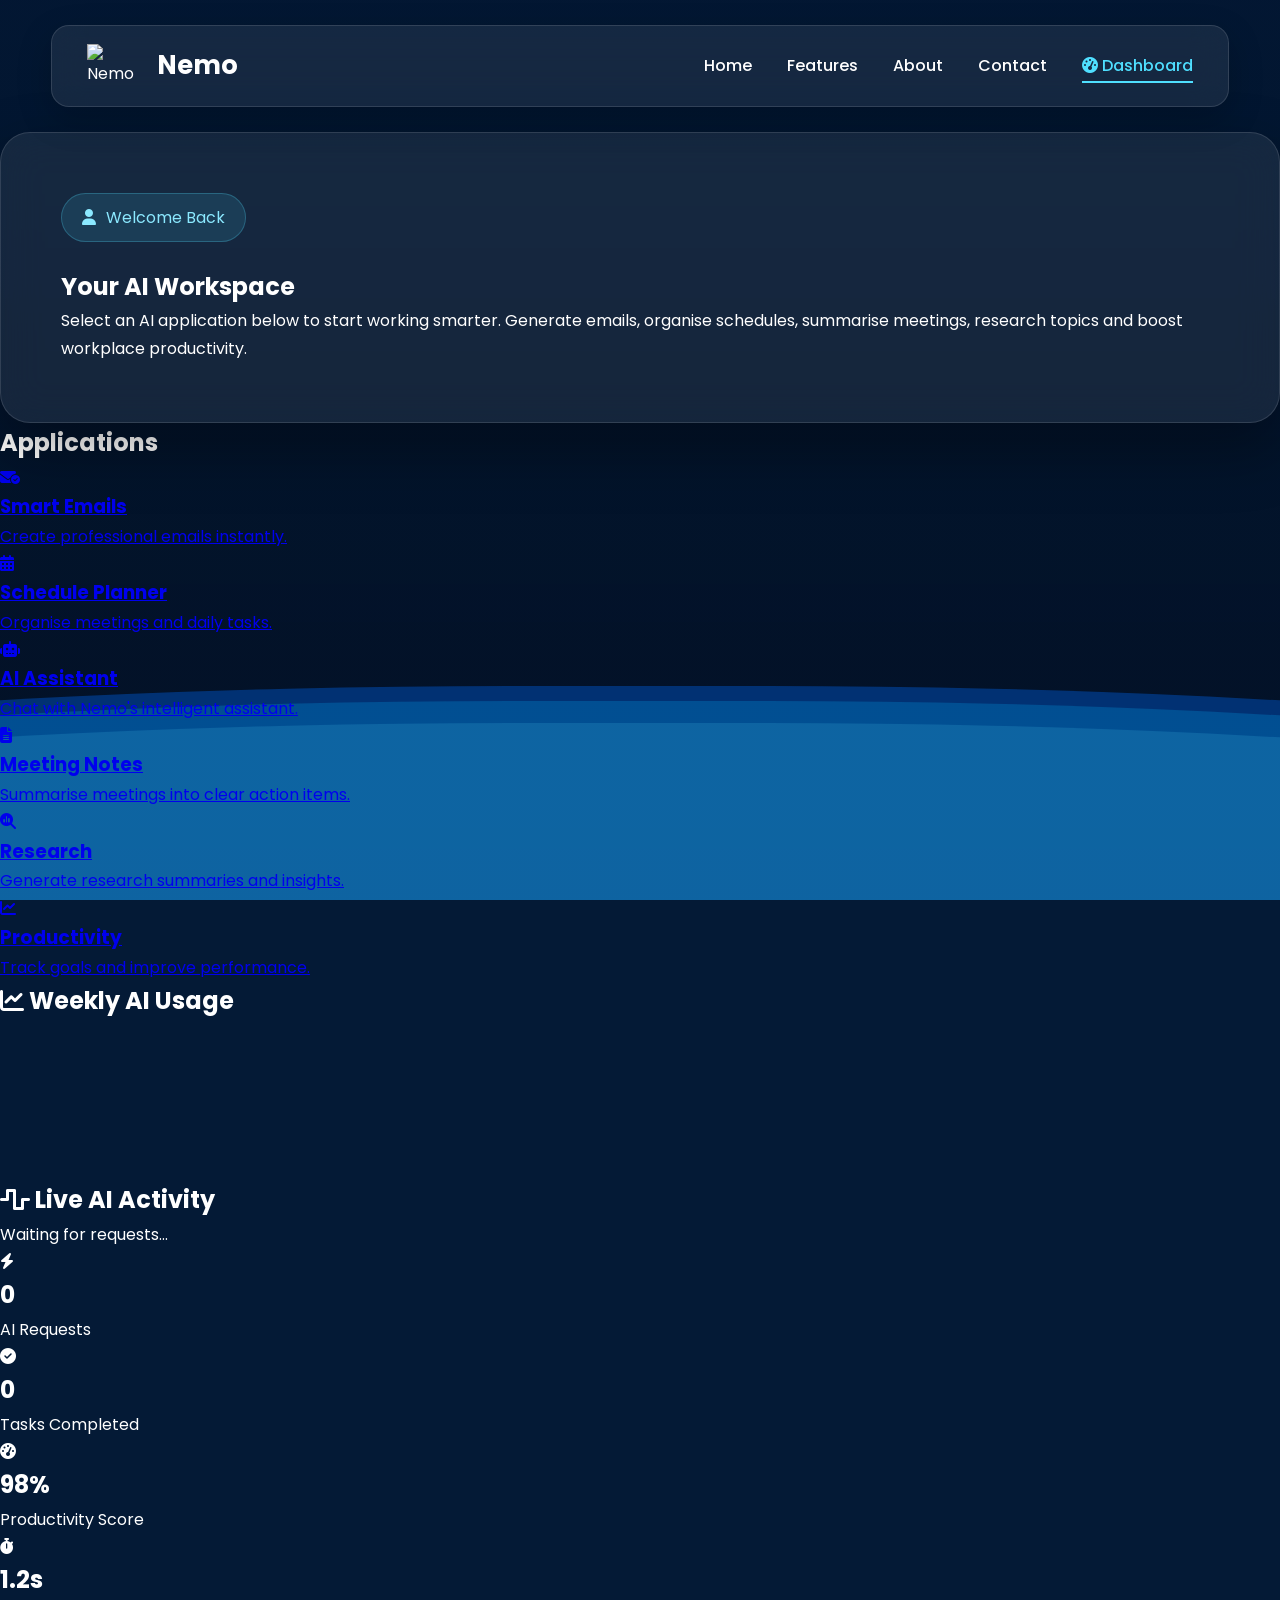
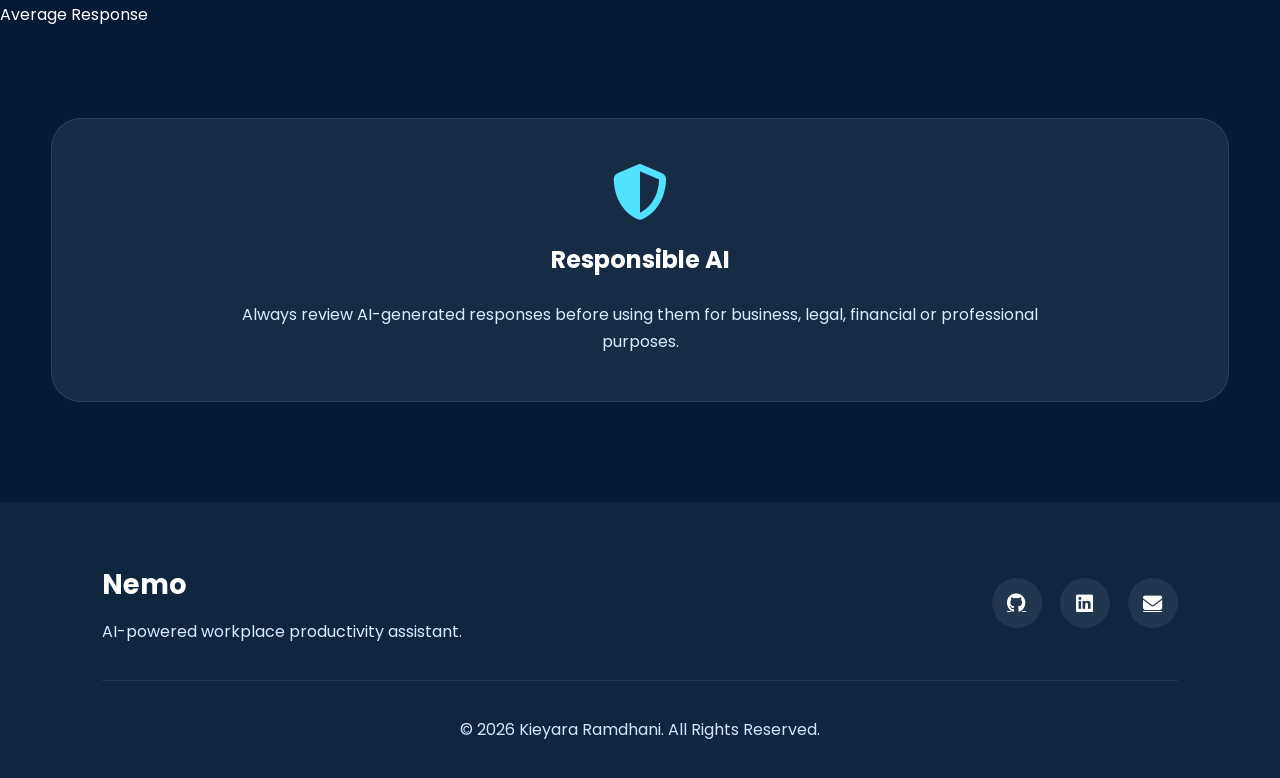
==== dashboard.html @ a3d8e20b "Feat: New dashboard design" ====
<!DOCTYPE html>
<html lang="en">

<head>

    <meta charset="UTF-8">

    <meta name="viewport" content="width=device-width, initial-scale=1.0">

    <meta name="description" content="Nemo AI Dashboard">

    <title>Nemo | Dashboard</title>

    <script src="https://cdn.jsdelivr.net/npm/chart.js"></script>
    <script src="js/dashboard.js"></script>

    <link rel="icon" href="Assets/images/nemo_logo.png">

    <link rel="stylesheet" href="css/style.css">

    <link href="https://fonts.googleapis.com/css2?family=Poppins:wght@300;400;500;600;700;800&display=swap" rel="stylesheet">

    <link rel="stylesheet"
          href="https://cdnjs.cloudflare.com/ajax/libs/font-awesome/6.7.2/css/all.min.css">

    <script src="https://cdnjs.cloudflare.com/ajax/libs/three.js/r128/three.min.js"></script>

</head>

<body>

<!-- Animated Background -->

<div id="bg"></div>

<div class="overlay"></div>

<div class="ocean">

    <div class="wave wave1"></div>
    <div class="wave wave2"></div>
    <div class="wave wave3"></div>

</div>

<div class="skyline"></div>

<!-- ================= NAVBAR ================= -->

<header>

<nav class="navbar">

<div class="logo">

<img src="Assets/images/nemo_logo.png" alt="Nemo">

<h2>Nemo</h2>

</div>

<ul class="nav-links">

<li><a href="index.html">Home</a></li>

<li><a href="features.html">Features</a></li>

<li><a href="about.html">About</a></li>

<li><a href="contact.html">Contact</a></li>

<li><a href="dashboard.html" class="active">

<i class="fa-solid fa-gauge-high"></i>

Dashboard

</a></li>

</ul>

</nav>

</header>

<!-- ================= DASHBOARD ================= -->

<main class="dashboard">

<section class="dashboard-header">

<div class="glass">

<span class="badge">

<i class="fa-solid fa-user"></i>

Welcome Back

</span>

<h1>Your AI Workspace</h1>

<p>

Select an AI application below to start working smarter.

Generate emails, organise schedules, summarise meetings,
research topics and boost workplace productivity.

</p>

</div>

</section>

<!-- ================= APPLICATIONS ================= -->

<section class="dashboard-tools">

<h2>Applications</h2>

<div class="dashboard-grid">

<a href="apps/email.html" class="dashboard-card">

<i class="fa-solid fa-envelope-circle-check"></i>

<h3>Smart Emails</h3>

<p>Create professional emails instantly.</p>

</a>

<a href="apps/schedule.html" class="dashboard-card">

<i class="fa-solid fa-calendar-days"></i>

<h3>Schedule Planner</h3>

<p>Organise meetings and daily tasks.</p>

</a>

<a href="apps/assistant.html" class="dashboard-card">

<i class="fa-solid fa-robot"></i>

<h3>AI Assistant</h3>

<p>Chat with Nemo's intelligent assistant.</p>

</a>

<a href="apps/notes.html" class="dashboard-card">

<i class="fa-solid fa-file-lines"></i>

<h3>Meeting Notes</h3>

<p>Summarise meetings into clear action items.</p>

</a>

<a href="apps/research.html" class="dashboard-card">

<i class="fa-solid fa-magnifying-glass-chart"></i>

<h3>Research</h3>

<p>Generate research summaries and insights.</p>

</a>

<a href="apps/productivity.html" class="dashboard-card">

<i class="fa-solid fa-chart-line"></i>

<h3>Productivity</h3>

<p>Track goals and improve performance.</p>

</a>

</div>

</section>

<section class="analytics">

    <div class="analytics-grid">

        <div class="chart-card">

            <h2>
                <i class="fa-solid fa-chart-line"></i>
                Weekly AI Usage
            </h2>

            <canvas id="usageChart"></canvas>

        </div>

        <div class="activity-card">

            <h2>
                <i class="fa-solid fa-wave-square"></i>
                Live AI Activity
            </h2>

            <div id="liveStatus">

                <div class="status-item">
                    <span class="pulse"></span>
                    Waiting for requests...
                </div>

            </div>

        </div>

    </div>

</section>
<section class="dashboard-stats">

    <div class="stat-card">

        <i class="fa-solid fa-bolt"></i>

        <h2 id="requests">0</h2>

        <p>AI Requests</p>

    </div>

    <div class="stat-card">

        <i class="fa-solid fa-check-circle"></i>

        <h2 id="tasks">0</h2>

        <p>Tasks Completed</p>

    </div>

    <div class="stat-card">

        <i class="fa-solid fa-gauge-high"></i>

        <h2>98%</h2>

        <p>Productivity Score</p>

    </div>

    <div class="stat-card">

        <i class="fa-solid fa-stopwatch"></i>

        <h2>1.2s</h2>

        <p>Average Response</p>

    </div>

</section>

<!-- ================= RESPONSIBLE AI ================= -->

<section class="responsible-ai">

<i class="fa-solid fa-shield-halved"></i>

<h2>Responsible AI</h2>

<p>

Always review AI-generated responses before using them
for business, legal, financial or professional purposes.

</p>

</section>

</main>

<!-- ================= FOOTER ================= -->

<footer>

<div class="footer-content">

<div>

<h3>Nemo</h3>

<p>

AI-powered workplace productivity assistant.

</p>

</div>

<div class="socials">

<a href="#"><i class="fab fa-github"></i></a>

<a href="#"><i class="fab fa-linkedin"></i></a>

<a href="#"><i class="fa-solid fa-envelope"></i></a>

</div>

</div>

<hr>

<p>

© 2026 Kieyara Ramdhani. All Rights Reserved.

</p>

</footer>

<script src="js/background.js"></script>

<script src="js/main.js"></script>

</body>

</html>
---- css/style.css ----
/* ==========================================================
   NEMO AI PRODUCTIVITY ASSISTANT
   Business × Ocean Theme
   Part 1 - Global Styles
==========================================================*/

/*=========================
    GOOGLE FONT & RESET
==========================*/

*{
    margin:0;
    padding:0;
    box-sizing:border-box;
}

html{
    scroll-behavior:smooth;
}

:root{

    --primary:#00B8FF;
    --secondary:#4FDFFF;
    --accent:#8BE9FF;

    --bg:#041A36;
    --glass:rgba(255,255,255,.08);

    --white:#ffffff;
    --text:#D8ECFF;

    --shadow:0 25px 60px rgba(0,0,0,.35);

    --radius:24px;

}

/*=========================
    BODY
==========================*/

body{

    font-family:'Poppins',sans-serif;

    background:#041A36;

    color:var(--white);

    overflow-x:hidden;

    line-height:1.7;

    position:relative;

}

/*=========================
    THREE.JS
==========================*/

#bg{

    position:fixed;

    inset:0;

    z-index:-4;

}

.overlay{

    position:fixed;

    inset:0;

    background:

    linear-gradient(rgba(3,18,40,.78),rgba(3,18,40,.85)),
    linear-gradient(to bottom,
    rgba(0,120,255,.18),
    rgba(0,0,0,.45));

    z-index:-3;

}

/*=========================
      OCEAN
==========================*/

.ocean{

    position:fixed;

    left:0;

    bottom:0;

    width:100%;

    height:34vh;

    overflow:hidden;

    z-index:-2;

}

.wave{

    position:absolute;

    width:200%;

    height:100%;

    left:-50%;

    border-radius:45%;

}

.wave1{

    bottom:-30%;

    background:rgba(0,110,255,.35);

    animation:waveMove 16s linear infinite;

}

.wave2{

    bottom:-35%;

    background:rgba(0,180,255,.22);

    animation:waveReverse 24s linear infinite;

}

.wave3{

    bottom:-42%;

    background:rgba(90,220,255,.15);

    animation:waveMove 30s linear infinite;

}

.skyline{

    position:fixed;

    bottom:31vh;

    width:100%;

    height:140px;

    background:url("../Assets/images/skyline.png") repeat-x bottom;

    background-size:contain;

    opacity:.18;

    z-index:-1;

}

/*=========================
      NAVBAR
==========================*/

header{

    position:sticky;

    top:20px;

    z-index:999;

}

.navbar{

    width:92%;

    max-width:1400px;

    margin:25px auto;

    padding:18px 35px;

    display:flex;

    justify-content:space-between;

    align-items:center;

    background:rgba(255,255,255,.08);

    backdrop-filter:blur(18px);

    border:1px solid rgba(255,255,255,.12);

    border-radius:18px;

    box-shadow:0 12px 35px rgba(0,0,0,.2);

}

.logo{

    display:flex;

    align-items:center;

    gap:15px;

}

.logo img{

    width:55px;

    animation:floatLogo 6s ease-in-out infinite;

}

.logo h2{

    font-size:1.6rem;

    font-weight:700;

}

.nav-links{

    display:flex;

    list-style:none;

    gap:35px;

}

.nav-links a{

    text-decoration:none;

    color:white;

    font-weight:500;

    transition:.3s;

    position:relative;

}

.nav-links a:hover{

    color:var(--secondary);

}

.nav-links a::after{

    content:"";

    position:absolute;

    left:0;

    bottom:-6px;

    width:0;

    height:2px;

    background:var(--secondary);

    transition:.35s;

}

.nav-links a:hover::after,

.nav-links .active::after{

    width:100%;

}

.nav-links .active{

    color:var(--secondary);

}

/*=========================
      HERO
==========================*/

.hero{

    width:92%;

    max-width:1450px;

    margin:60px auto;

}

.hero-layout{

    display:grid;

    grid-template-columns:60% 40%;

    gap:60px;

    align-items:center;

}

.glass{

    background:var(--glass);

    backdrop-filter:blur(20px);

    border:1px solid rgba(255,255,255,.12);

    border-radius:30px;

    padding:60px;

    box-shadow:var(--shadow);

}

.badge{

    display:inline-flex;

    align-items:center;

    gap:10px;

    padding:10px 20px;

    border-radius:40px;

    background:rgba(79,223,255,.12);

    border:1px solid rgba(79,223,255,.25);

    color:var(--accent);

    margin-bottom:25px;

}

.hero-logo{

    width:120px;

    margin-bottom:25px;

}

.hero h1{

    font-size:3.8rem;

    line-height:1.15;

    margin-bottom:20px;

    background:linear-gradient(
        90deg,
        #fff,
        #8BE9FF,
        #4FDFFF
    );

    background-clip:text;
    -webkit-background-clip:text;

    -webkit-text-fill-color:transparent;

}

.hero h2{

    color:var(--secondary);

    font-weight:500;

    margin-bottom:25px;

}

.hero p{

    color:var(--text);

    font-size:1.05rem;

    max-width:700px;

}

/*=========================
      BUTTONS
==========================*/

.hero-buttons{

    margin-top:35px;

    display:flex;

    gap:18px;

    flex-wrap:wrap;

}

.primary-btn,

.secondary-btn{

    padding:15px 34px;

    border-radius:50px;

    text-decoration:none;

    font-weight:600;

    transition:.35s;

}

.primary-btn{

    background:linear-gradient(135deg,var(--primary),var(--secondary));

    color:white;

}

.primary-btn:hover{

    transform:translateY(-5px);

    box-shadow:0 18px 35px rgba(0,180,255,.35);

}

.secondary-btn{

    border:2px solid var(--secondary);

    color:white;

}

.secondary-btn:hover{

    background:var(--secondary);

    color:#06274f;

}

/*=========================
    ANIMATIONS
==========================*/

@keyframes floatLogo{

    0%,100%{

        transform:translateY(0);

    }

    50%{

        transform:translateY(-8px);

    }

}

@keyframes waveMove{

    from{

        transform:translateX(0);

    }

    to{

        transform:translateX(-25%);

    }

}

@keyframes waveReverse{

    from{

        transform:translateX(-25%);

    }

    to{

        transform:translateX(0);

    }

}

/*==========================================================
    APPLICATION PANEL
==========================================================*/

.applications{

    background:rgba(255,255,255,.08);

    backdrop-filter:blur(18px);

    border:1px solid rgba(255,255,255,.12);

    border-radius:30px;

    padding:35px;

    box-shadow:var(--shadow);

}

.applications h2{

    font-size:2rem;

    margin-bottom:8px;

}

.applications p{

    color:var(--text);

    margin-bottom:30px;

}

.tool-list{

    display:flex;

    flex-direction:column;

    gap:18px;

}

.tool-item{

    display:flex;

    align-items:center;

    gap:20px;

    padding:18px 22px;

    border-radius:18px;

    background:rgba(255,255,255,.05);

    border:1px solid rgba(255,255,255,.08);

    text-decoration:none;

    color:white;

    transition:.35s;

}

.tool-item:hover{

    background:rgba(79,223,255,.12);

    border-color:var(--secondary);

    transform:translateX(8px);

}

.tool-icon{

    width:58px;

    height:58px;

    border-radius:16px;

    display:flex;

    justify-content:center;

    align-items:center;

    background:linear-gradient(135deg,var(--primary),var(--secondary));

    flex-shrink:0;

}

.tool-icon i{

    font-size:1.5rem;

    color:white;

}

.tool-info{

    flex:1;

}

.tool-info h3{

    margin-bottom:4px;

    font-size:1.05rem;

}

.tool-info p{

    margin:0;

    font-size:.9rem;

    color:#d5ebff;

}

.arrow{

    color:var(--secondary);

    transition:.3s;

}

.tool-item:hover .arrow{

    transform:translateX(6px);

}

/*==========================================================
    WORKFLOW
==========================================================*/

.workflow{

    width:92%;

    max-width:1400px;

    margin:100px auto;

    text-align:center;

}

.workflow h2{

    font-size:2.7rem;

    margin-bottom:50px;

}

.workflow-grid{

    display:grid;

    grid-template-columns:repeat(3,1fr);

    gap:30px;

}

.workflow-card{

    background:rgba(255,255,255,.07);

    border-radius:25px;

    padding:40px;

    backdrop-filter:blur(18px);

    border:1px solid rgba(255,255,255,.1);

    transition:.35s;

}

.workflow-card:hover{

    transform:translateY(-10px);

    border-color:var(--secondary);

}

.workflow-card i{

    font-size:3rem;

    color:var(--secondary);

    margin-bottom:25px;

}

.workflow-card h3{

    margin-bottom:15px;

}

.workflow-card p{

    color:var(--text);

}

/*==========================================================
    RESPONSIBLE AI
==========================================================*/

.responsible-ai{

    width:92%;

    max-width:1200px;

    margin:90px auto;

    padding:45px;

    text-align:center;

    background:rgba(255,255,255,.08);

    border-radius:30px;

    border:1px solid rgba(255,255,255,.1);

    backdrop-filter:blur(20px);

}

.responsible-ai i{

    font-size:3.5rem;

    color:#52e1ff;

    margin-bottom:20px;

}

.responsible-ai h2{

    margin-bottom:20px;

}

.responsible-ai p{

    color:var(--text);

    max-width:800px;

    margin:auto;

}

/*==========================================================
    FOOTER
==========================================================*/

footer{

    margin-top:100px;

    padding:60px 8% 35px;

    background:rgba(255,255,255,.05);

}

.footer-content{

    display:flex;

    justify-content:space-between;

    align-items:center;

    flex-wrap:wrap;

    gap:40px;

}

.footer-content h3{

    font-size:1.7rem;

    margin-bottom:10px;

}

.footer-content p{

    color:var(--text);

}

footer hr{

    margin:35px 0;

    border:none;

    border-top:1px solid rgba(255,255,255,.08);

}

footer>p{

    text-align:center;

    color:#cde7ff;

}

.socials{

    display:flex;

    gap:18px;

}

.socials a{

    width:50px;

    height:50px;

    border-radius:50%;

    display:flex;

    justify-content:center;

    align-items:center;

    background:rgba(255,255,255,.08);

    color:white;

    font-size:1.2rem;

    transition:.35s;

}

.socials a:hover{

    background:var(--secondary);

    color:#03244a;

    transform:translateY(-6px);

}

/*==========================================================
    RESPONSIVE
==========================================================*/

@media(max-width:1100px){

.hero-layout{

    grid-template-columns:1fr;

}

.applications{

    margin-top:30px;

}

}

@media(max-width:900px){

.navbar{

    flex-direction:column;

    gap:20px;

}

.nav-links{

    flex-wrap:wrap;

    justify-content:center;

}

.hero h1{

    font-size:2.8rem;

}

.hero h2{

    font-size:1.3rem;

}

.glass{

    padding:40px;

}

.workflow-grid{

    grid-template-columns:1fr;

}

.footer-content{

    flex-direction:column;

    text-align:center;

}

}

@media(max-width:600px){

.hero{

    margin-top:20px;

}

.hero h1{

    font-size:2.2rem;

}

.hero-logo{

    width:90px;

}

.badge{

    font-size:.8rem;

}

.tool-item{

    padding:16px;

}

.tool-icon{

    width:50px;

    height:50px;

}

.tool-icon i{

    font-size:1.2rem;

}

.hero-buttons{

    flex-direction:column;

}

.primary-btn,

.secondary-btn{

    text-align:center;

}

}
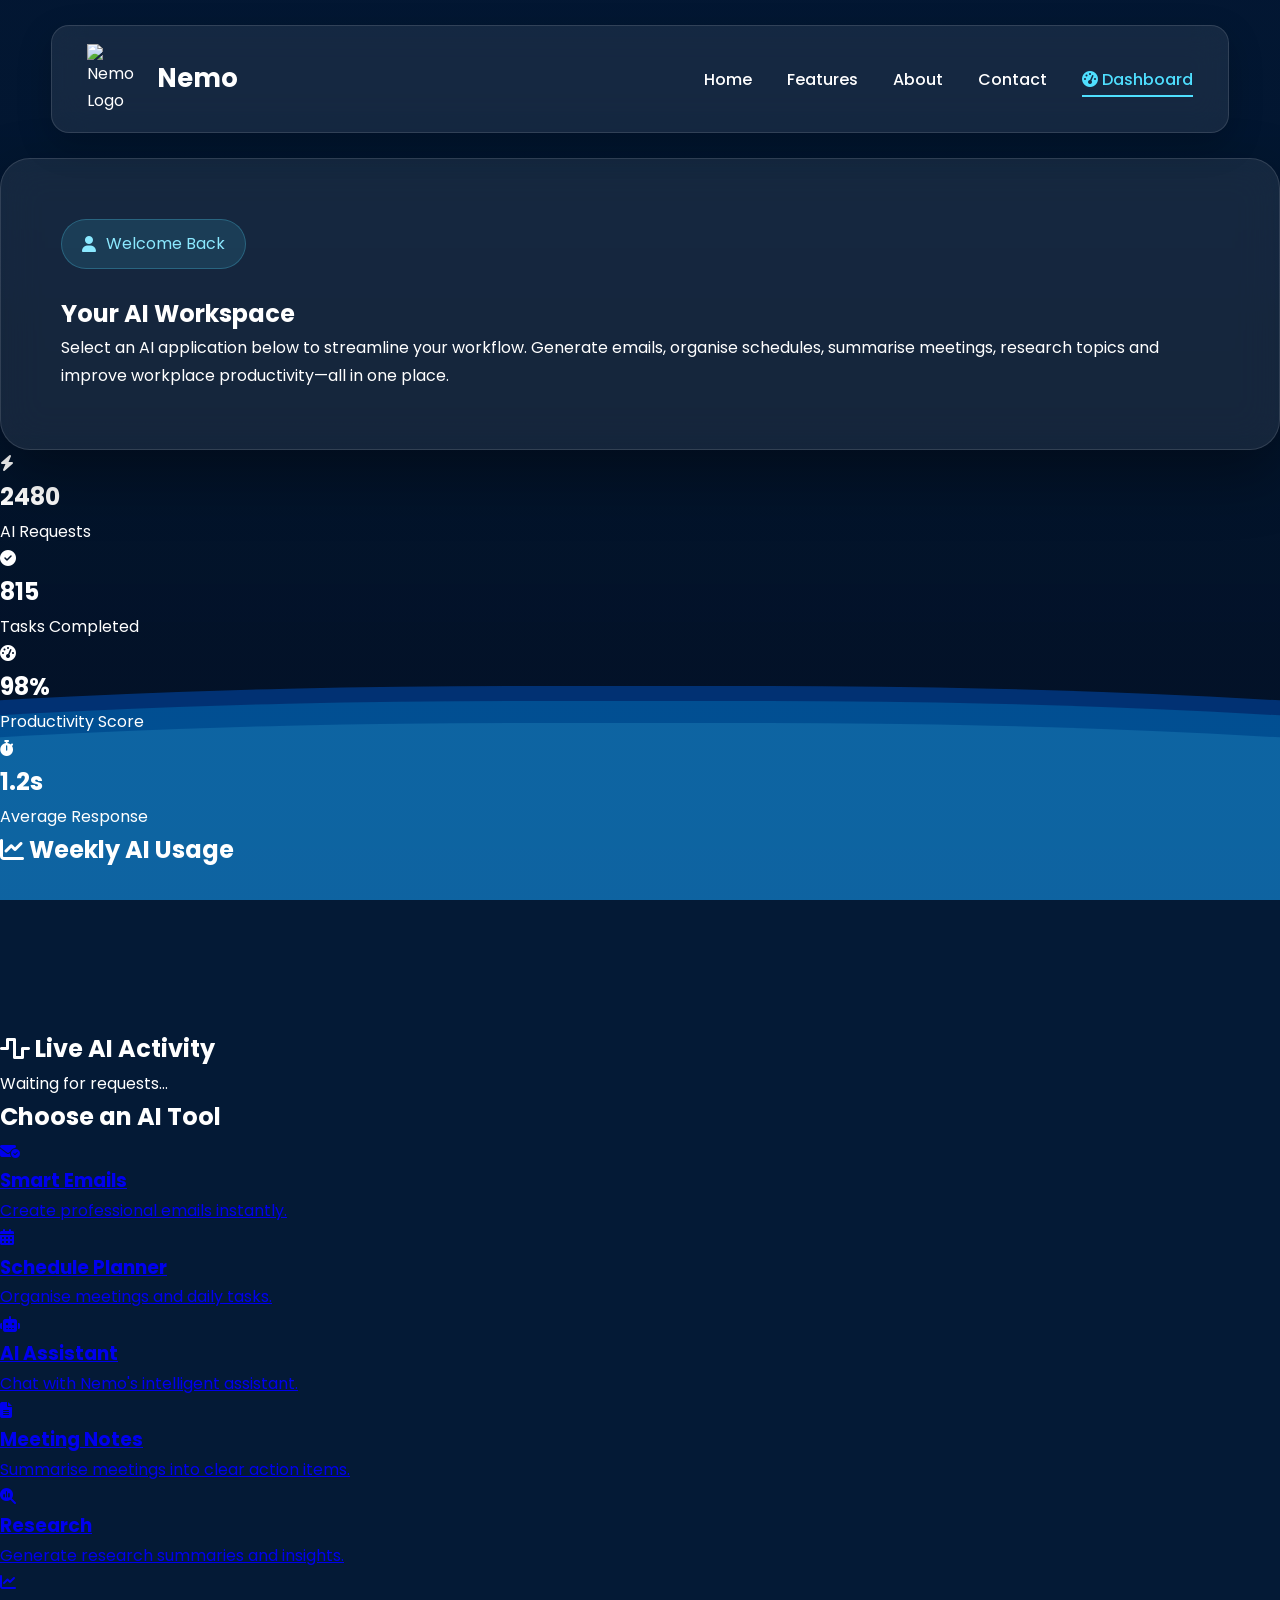
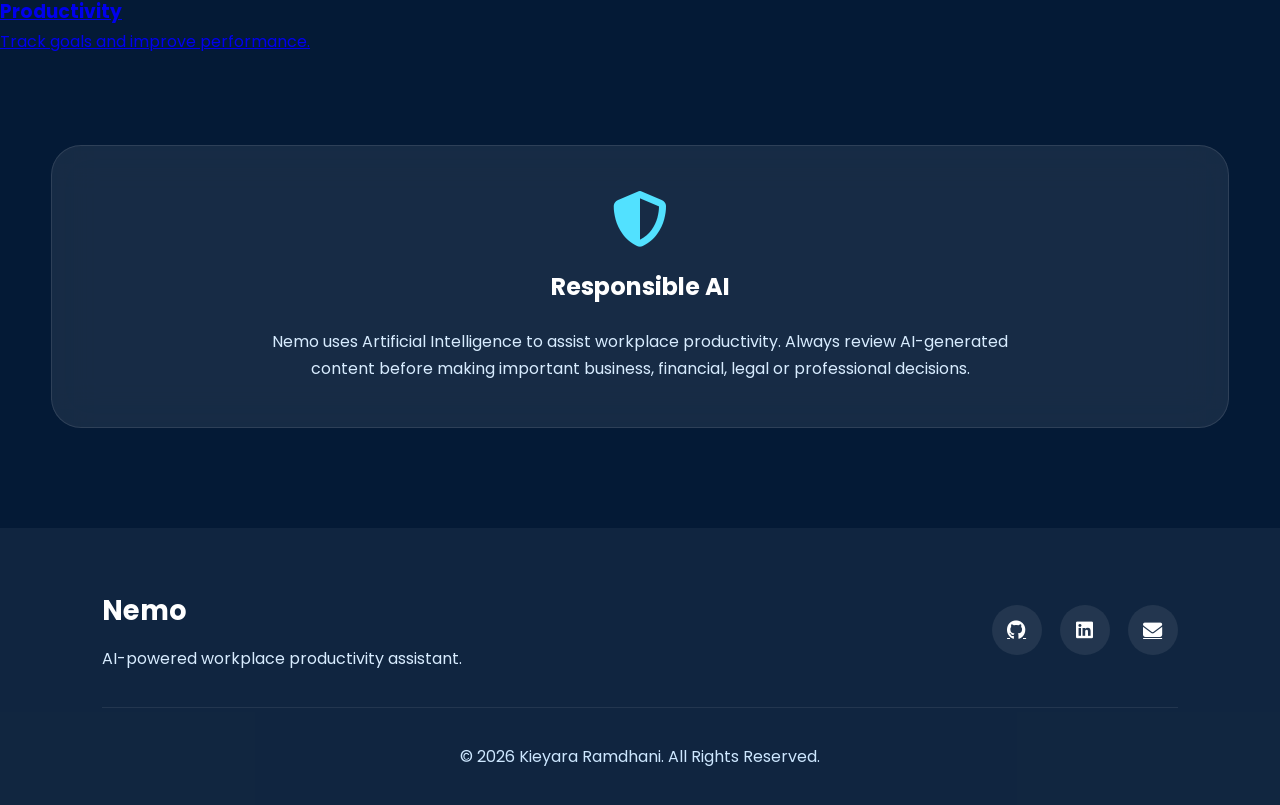
==== commit 70db0617: "Feat: Dashboard changes" ====
--- a/dashboard.html
+++ b/dashboard.html
@@ -4,331 +4,356 @@
 <head>
 
     <meta charset="UTF-8">
-
     <meta name="viewport" content="width=device-width, initial-scale=1.0">
-
     <meta name="description" content="Nemo AI Dashboard">
 
     <title>Nemo | Dashboard</title>
 
+    <!-- Favicon -->
+    <link rel="icon" href="Assets/images/nemo_logo.png">
+
+    <!-- Google Font -->
+    <link href="https://fonts.googleapis.com/css2?family=Poppins:wght@300;400;500;600;700;800&display=swap" rel="stylesheet">
+
+    <!-- Font Awesome -->
+    <link rel="stylesheet"
+        href="https://cdnjs.cloudflare.com/ajax/libs/font-awesome/6.7.2/css/all.min.css">
+
+    <!-- Chart.js -->
     <script src="https://cdn.jsdelivr.net/npm/chart.js"></script>
+
+    <!-- CSS -->
+    <link rel="stylesheet" href="css/style.css">
+
+    <!-- Three.js -->
+    <script src="https://cdnjs.cloudflare.com/ajax/libs/three.js/r128/three.min.js"></script>
+
+</head>
+
+<body>
+
+    <!-- Animated Background -->
+    <div id="bg"></div>
+
+    <div class="overlay"></div>
+
+    <div class="ocean">
+        <div class="wave wave1"></div>
+        <div class="wave wave2"></div>
+        <div class="wave wave3"></div>
+    </div>
+
+    <div class="skyline"></div>
+
+    <!-- ================= NAVIGATION ================= -->
+
+    <header>
+
+        <nav class="navbar">
+
+            <div class="logo">
+
+                <img src="Assets/images/nemo_logo.png" alt="Nemo Logo">
+
+                <h2>Nemo</h2>
+
+            </div>
+
+            <ul class="nav-links">
+
+                <li><a href="index.html">Home</a></li>
+
+                <li><a href="features.html">Features</a></li>
+
+                <li><a href="about.html">About</a></li>
+
+                <li><a href="contact.html">Contact</a></li>
+
+                <li>
+
+                    <a href="dashboard.html" class="active">
+
+                        <i class="fa-solid fa-gauge-high"></i>
+
+                        Dashboard
+
+                    </a>
+
+                </li>
+
+            </ul>
+
+        </nav>
+
+    </header>
+
+    <!-- ================= MAIN DASHBOARD ================= -->
+
+    <main class="dashboard">
+
+        <!-- Dashboard Hero -->
+
+        <section class="dashboard-header">
+
+            <div class="glass">
+
+                <span class="badge">
+
+                    <i class="fa-solid fa-user"></i>
+
+                    Welcome Back
+
+                </span>
+
+                <h1>Your AI Workspace</h1>
+
+                <p>
+
+                    Select an AI application below to streamline your workflow.
+                    Generate emails, organise schedules, summarise meetings,
+                    research topics and improve workplace productivity—all in one place.
+
+                </p>
+
+            </div>
+
+        </section>
+
+        <!-- ================= DASHBOARD OVERVIEW ================= -->
+
+        <section class="dashboard-overview">
+
+            <div class="dashboard-stats">
+
+                <div class="stat-card">
+
+                    <i class="fa-solid fa-bolt"></i>
+
+                    <h2 id="requests">0</h2>
+
+                    <p>AI Requests</p>
+
+                </div>
+
+                <div class="stat-card">
+
+                    <i class="fa-solid fa-check-circle"></i>
+
+                    <h2 id="tasks">0</h2>
+
+                    <p>Tasks Completed</p>
+
+                </div>
+
+                <div class="stat-card">
+
+                    <i class="fa-solid fa-gauge-high"></i>
+
+                    <h2>98%</h2>
+
+                    <p>Productivity Score</p>
+
+                </div>
+
+                <div class="stat-card">
+
+                    <i class="fa-solid fa-stopwatch"></i>
+
+                    <h2>1.2s</h2>
+
+                    <p>Average Response</p>
+
+                </div>
+
+            </div>
+
+            <div class="analytics-grid">
+
+                <!-- Usage Graph -->
+
+                <div class="chart-card">
+
+                    <h2>
+
+                        <i class="fa-solid fa-chart-line"></i>
+
+                        Weekly AI Usage
+
+                    </h2>
+
+                    <canvas id="usageChart"></canvas>
+
+                </div>
+
+                <!-- Live Activity -->
+
+                <div class="activity-card">
+
+                    <h2>
+
+                        <i class="fa-solid fa-wave-square"></i>
+
+                        Live AI Activity
+
+                    </h2>
+
+                    <div id="liveStatus">
+
+                        <div class="status-item">
+
+                            <span class="pulse"></span>
+
+                            Waiting for requests...
+
+                        </div>
+
+                    </div>
+
+                </div>
+
+            </div>
+
+        </section>
+
+        <!-- ================= APPLICATIONS ================= -->
+
+        <section class="dashboard-tools">
+
+            <h2>Choose an AI Tool</h2>
+
+            <div class="dashboard-grid">
+
+                <a href="apps/email.html" class="dashboard-card">
+
+                    <i class="fa-solid fa-envelope-circle-check"></i>
+
+                    <h3>Smart Emails</h3>
+
+                    <p>Create professional emails instantly.</p>
+
+                </a>
+
+                <a href="apps/schedule.html" class="dashboard-card">
+
+                    <i class="fa-solid fa-calendar-days"></i>
+
+                    <h3>Schedule Planner</h3>
+
+                    <p>Organise meetings and daily tasks.</p>
+
+                </a>
+
+                <a href="apps/assistant.html" class="dashboard-card">
+
+                    <i class="fa-solid fa-robot"></i>
+
+                    <h3>AI Assistant</h3>
+
+                    <p>Chat with Nemo's intelligent assistant.</p>
+
+                </a>
+
+                <a href="apps/notes.html" class="dashboard-card">
+
+                    <i class="fa-solid fa-file-lines"></i>
+
+                    <h3>Meeting Notes</h3>
+
+                    <p>Summarise meetings into clear action items.</p>
+
+                </a>
+
+                <a href="apps/research.html" class="dashboard-card">
+
+                    <i class="fa-solid fa-magnifying-glass-chart"></i>
+
+                    <h3>Research</h3>
+
+                    <p>Generate research summaries and insights.</p>
+
+                </a>
+
+                <a href="apps/productivity.html" class="dashboard-card">
+
+                    <i class="fa-solid fa-chart-line"></i>
+
+                    <h3>Productivity</h3>
+
+                    <p>Track goals and improve performance.</p>
+
+                </a>
+
+            </div>
+
+        </section>
+
+        <!-- ================= RESPONSIBLE AI ================= -->
+
+        <section class="responsible-ai">
+
+            <i class="fa-solid fa-shield-halved"></i>
+
+            <h2>Responsible AI</h2>
+
+            <p>
+
+                Nemo uses Artificial Intelligence to assist workplace productivity.
+                Always review AI-generated content before making important business,
+                financial, legal or professional decisions.
+
+            </p>
+
+        </section>
+
+    </main>
+
+    <!-- ================= FOOTER ================= -->
+
+    <footer>
+
+        <div class="footer-content">
+
+            <div>
+
+                <h3>Nemo</h3>
+
+                <p>
+
+                    AI-powered workplace productivity assistant.
+
+                </p>
+
+            </div>
+
+            <div class="socials">
+
+                <a href="#"><i class="fab fa-github"></i></a>
+
+                <a href="#"><i class="fab fa-linkedin"></i></a>
+
+                <a href="#"><i class="fa-solid fa-envelope"></i></a>
+
+            </div>
+
+        </div>
+
+        <hr>
+
+        <p>
+
+            © 2026 Kieyara Ramdhani. All Rights Reserved.
+
+        </p>
+
+    </footer>
+
+    <!-- JavaScript -->
+
+    <script src="js/background.js"></script>
+
+    <script src="js/main.js"></script>
     <script src="js/dashboard.js"></script>
 
-    <link rel="icon" href="Assets/images/nemo_logo.png">
-
-    <link rel="stylesheet" href="css/style.css">
-
-    <link href="https://fonts.googleapis.com/css2?family=Poppins:wght@300;400;500;600;700;800&display=swap" rel="stylesheet">
-
-    <link rel="stylesheet"
-          href="https://cdnjs.cloudflare.com/ajax/libs/font-awesome/6.7.2/css/all.min.css">
-
-    <script src="https://cdnjs.cloudflare.com/ajax/libs/three.js/r128/three.min.js"></script>
-
-</head>
-
-<body>
-
-<!-- Animated Background -->
-
-<div id="bg"></div>
-
-<div class="overlay"></div>
-
-<div class="ocean">
-
-    <div class="wave wave1"></div>
-    <div class="wave wave2"></div>
-    <div class="wave wave3"></div>
-
-</div>
-
-<div class="skyline"></div>
-
-<!-- ================= NAVBAR ================= -->
-
-<header>
-
-<nav class="navbar">
-
-<div class="logo">
-
-<img src="Assets/images/nemo_logo.png" alt="Nemo">
-
-<h2>Nemo</h2>
-
-</div>
-
-<ul class="nav-links">
-
-<li><a href="index.html">Home</a></li>
-
-<li><a href="features.html">Features</a></li>
-
-<li><a href="about.html">About</a></li>
-
-<li><a href="contact.html">Contact</a></li>
-
-<li><a href="dashboard.html" class="active">
-
-<i class="fa-solid fa-gauge-high"></i>
-
-Dashboard
-
-</a></li>
-
-</ul>
-
-</nav>
-
-</header>
-
-<!-- ================= DASHBOARD ================= -->
-
-<main class="dashboard">
-
-<section class="dashboard-header">
-
-<div class="glass">
-
-<span class="badge">
-
-<i class="fa-solid fa-user"></i>
-
-Welcome Back
-
-</span>
-
-<h1>Your AI Workspace</h1>
-
-<p>
-
-Select an AI application below to start working smarter.
-
-Generate emails, organise schedules, summarise meetings,
-research topics and boost workplace productivity.
-
-</p>
-
-</div>
-
-</section>
-
-<!-- ================= APPLICATIONS ================= -->
-
-<section class="dashboard-tools">
-
-<h2>Applications</h2>
-
-<div class="dashboard-grid">
-
-<a href="apps/email.html" class="dashboard-card">
-
-<i class="fa-solid fa-envelope-circle-check"></i>
-
-<h3>Smart Emails</h3>
-
-<p>Create professional emails instantly.</p>
-
-</a>
-
-<a href="apps/schedule.html" class="dashboard-card">
-
-<i class="fa-solid fa-calendar-days"></i>
-
-<h3>Schedule Planner</h3>
-
-<p>Organise meetings and daily tasks.</p>
-
-</a>
-
-<a href="apps/assistant.html" class="dashboard-card">
-
-<i class="fa-solid fa-robot"></i>
-
-<h3>AI Assistant</h3>
-
-<p>Chat with Nemo's intelligent assistant.</p>
-
-</a>
-
-<a href="apps/notes.html" class="dashboard-card">
-
-<i class="fa-solid fa-file-lines"></i>
-
-<h3>Meeting Notes</h3>
-
-<p>Summarise meetings into clear action items.</p>
-
-</a>
-
-<a href="apps/research.html" class="dashboard-card">
-
-<i class="fa-solid fa-magnifying-glass-chart"></i>
-
-<h3>Research</h3>
-
-<p>Generate research summaries and insights.</p>
-
-</a>
-
-<a href="apps/productivity.html" class="dashboard-card">
-
-<i class="fa-solid fa-chart-line"></i>
-
-<h3>Productivity</h3>
-
-<p>Track goals and improve performance.</p>
-
-</a>
-
-</div>
-
-</section>
-
-<section class="analytics">
-
-    <div class="analytics-grid">
-
-        <div class="chart-card">
-
-            <h2>
-                <i class="fa-solid fa-chart-line"></i>
-                Weekly AI Usage
-            </h2>
-
-            <canvas id="usageChart"></canvas>
-
-        </div>
-
-        <div class="activity-card">
-
-            <h2>
-                <i class="fa-solid fa-wave-square"></i>
-                Live AI Activity
-            </h2>
-
-            <div id="liveStatus">
-
-                <div class="status-item">
-                    <span class="pulse"></span>
-                    Waiting for requests...
-                </div>
-
-            </div>
-
-        </div>
-
-    </div>
-
-</section>
-<section class="dashboard-stats">
-
-    <div class="stat-card">
-
-        <i class="fa-solid fa-bolt"></i>
-
-        <h2 id="requests">0</h2>
-
-        <p>AI Requests</p>
-
-    </div>
-
-    <div class="stat-card">
-
-        <i class="fa-solid fa-check-circle"></i>
-
-        <h2 id="tasks">0</h2>
-
-        <p>Tasks Completed</p>
-
-    </div>
-
-    <div class="stat-card">
-
-        <i class="fa-solid fa-gauge-high"></i>
-
-        <h2>98%</h2>
-
-        <p>Productivity Score</p>
-
-    </div>
-
-    <div class="stat-card">
-
-        <i class="fa-solid fa-stopwatch"></i>
-
-        <h2>1.2s</h2>
-
-        <p>Average Response</p>
-
-    </div>
-
-</section>
-
-<!-- ================= RESPONSIBLE AI ================= -->
-
-<section class="responsible-ai">
-
-<i class="fa-solid fa-shield-halved"></i>
-
-<h2>Responsible AI</h2>
-
-<p>
-
-Always review AI-generated responses before using them
-for business, legal, financial or professional purposes.
-
-</p>
-
-</section>
-
-</main>
-
-<!-- ================= FOOTER ================= -->
-
-<footer>
-
-<div class="footer-content">
-
-<div>
-
-<h3>Nemo</h3>
-
-<p>
-
-AI-powered workplace productivity assistant.
-
-</p>
-
-</div>
-
-<div class="socials">
-
-<a href="#"><i class="fab fa-github"></i></a>
-
-<a href="#"><i class="fab fa-linkedin"></i></a>
-
-<a href="#"><i class="fa-solid fa-envelope"></i></a>
-
-</div>
-
-</div>
-
-<hr>
-
-<p>
-
-© 2026 Kieyara Ramdhani. All Rights Reserved.
-
-</p>
-
-</footer>
-
-<script src="js/background.js"></script>
-
-<script src="js/main.js"></script>
-
 </body>
 
 </html>
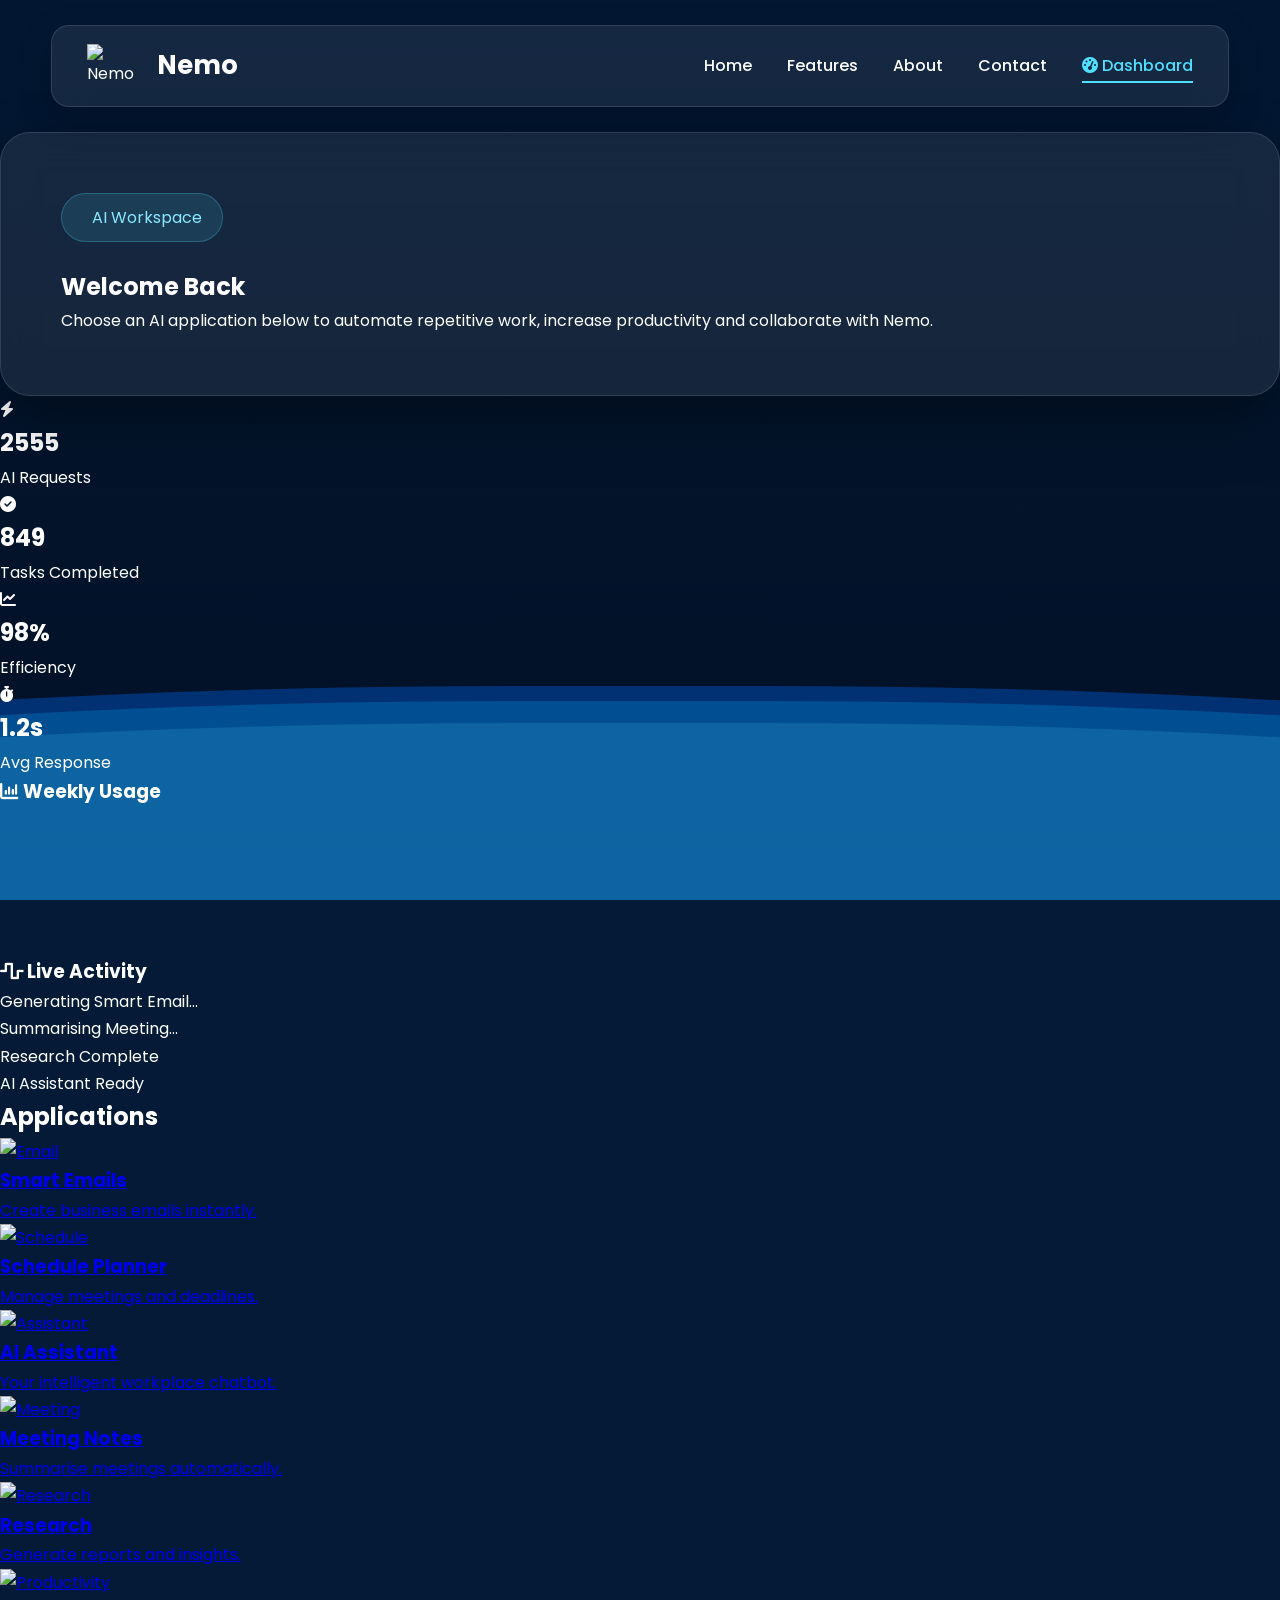
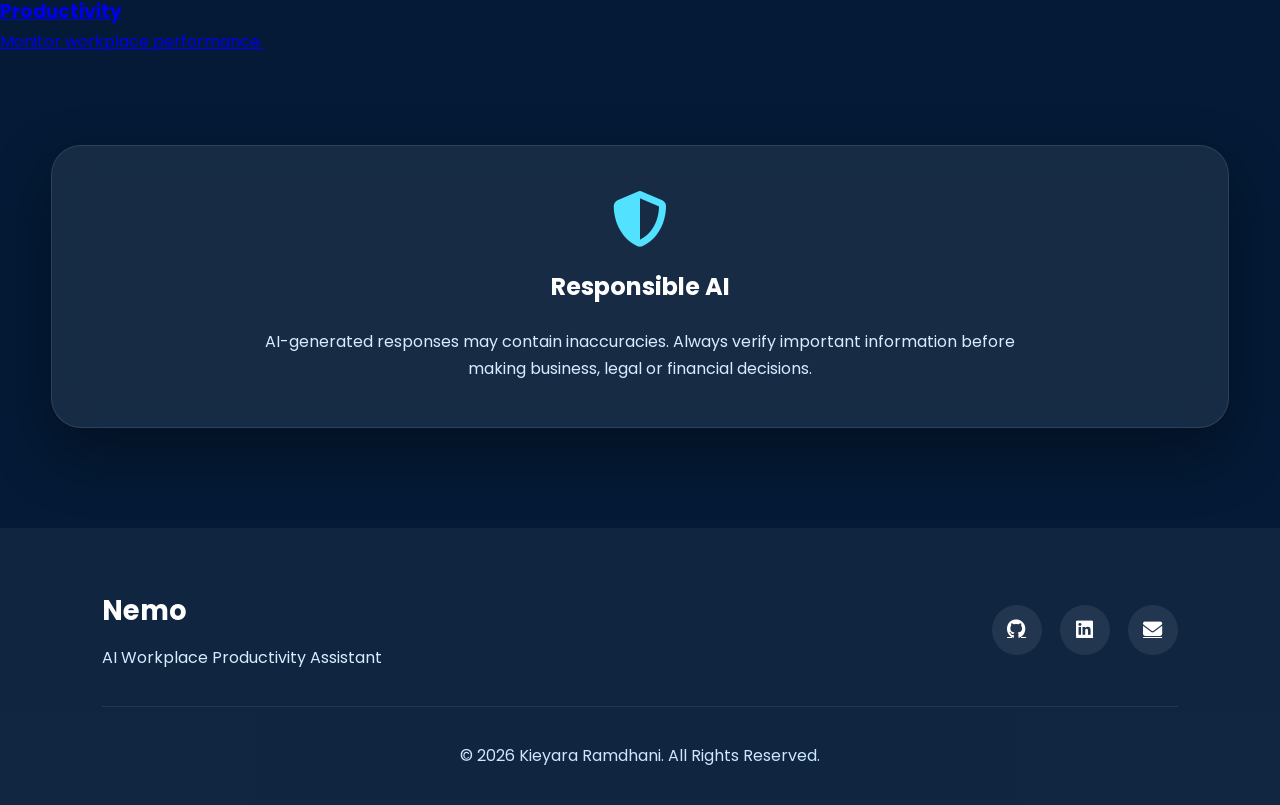
==== commit e32340c0: "Feat: add icons" ====
--- a/dashboard.html
+++ b/dashboard.html
@@ -9,350 +9,321 @@
 
     <title>Nemo | Dashboard</title>
 
-    <!-- Favicon -->
     <link rel="icon" href="Assets/images/nemo_logo.png">
 
-    <!-- Google Font -->
+    <link rel="stylesheet" href="css/style.css">
+
     <link href="https://fonts.googleapis.com/css2?family=Poppins:wght@300;400;500;600;700;800&display=swap" rel="stylesheet">
 
-    <!-- Font Awesome -->
     <link rel="stylesheet"
-        href="https://cdnjs.cloudflare.com/ajax/libs/font-awesome/6.7.2/css/all.min.css">
-
-    <!-- Chart.js -->
+          href="https://cdnjs.cloudflare.com/ajax/libs/font-awesome/6.7.2/css/all.min.css">
+
     <script src="https://cdn.jsdelivr.net/npm/chart.js"></script>
-
-    <!-- CSS -->
-    <link rel="stylesheet" href="css/style.css">
-
-    <!-- Three.js -->
     <script src="https://cdnjs.cloudflare.com/ajax/libs/three.js/r128/three.min.js"></script>
 
 </head>
 
 <body>
 
-    <!-- Animated Background -->
-    <div id="bg"></div>
-
-    <div class="overlay"></div>
-
-    <div class="ocean">
-        <div class="wave wave1"></div>
-        <div class="wave wave2"></div>
-        <div class="wave wave3"></div>
-    </div>
-
-    <div class="skyline"></div>
-
-    <!-- ================= NAVIGATION ================= -->
-
-    <header>
-
-        <nav class="navbar">
-
-            <div class="logo">
-
-                <img src="Assets/images/nemo_logo.png" alt="Nemo Logo">
-
-                <h2>Nemo</h2>
-
-            </div>
-
-            <ul class="nav-links">
-
-                <li><a href="index.html">Home</a></li>
-
-                <li><a href="features.html">Features</a></li>
-
-                <li><a href="about.html">About</a></li>
-
-                <li><a href="contact.html">Contact</a></li>
-
-                <li>
-
-                    <a href="dashboard.html" class="active">
-
-                        <i class="fa-solid fa-gauge-high"></i>
-
-                        Dashboard
-
-                    </a>
-
-                </li>
-
-            </ul>
-
-        </nav>
-
-    </header>
-
-    <!-- ================= MAIN DASHBOARD ================= -->
-
-    <main class="dashboard">
-
-        <!-- Dashboard Hero -->
-
-        <section class="dashboard-header">
-
-            <div class="glass">
-
-                <span class="badge">
-
-                    <i class="fa-solid fa-user"></i>
-
-                    Welcome Back
-
-                </span>
-
-                <h1>Your AI Workspace</h1>
-
-                <p>
-
-                    Select an AI application below to streamline your workflow.
-                    Generate emails, organise schedules, summarise meetings,
-                    research topics and improve workplace productivity—all in one place.
-
-                </p>
-
-            </div>
-
-        </section>
-
-        <!-- ================= DASHBOARD OVERVIEW ================= -->
-
-        <section class="dashboard-overview">
-
-            <div class="dashboard-stats">
-
-                <div class="stat-card">
-
-                    <i class="fa-solid fa-bolt"></i>
-
-                    <h2 id="requests">0</h2>
-
-                    <p>AI Requests</p>
-
-                </div>
-
-                <div class="stat-card">
-
-                    <i class="fa-solid fa-check-circle"></i>
-
-                    <h2 id="tasks">0</h2>
-
-                    <p>Tasks Completed</p>
-
-                </div>
-
-                <div class="stat-card">
-
-                    <i class="fa-solid fa-gauge-high"></i>
-
-                    <h2>98%</h2>
-
-                    <p>Productivity Score</p>
-
-                </div>
-
-                <div class="stat-card">
-
-                    <i class="fa-solid fa-stopwatch"></i>
-
-                    <h2>1.2s</h2>
-
-                    <p>Average Response</p>
-
-                </div>
-
-            </div>
-
-            <div class="analytics-grid">
-
-                <!-- Usage Graph -->
-
-                <div class="chart-card">
-
-                    <h2>
-
-                        <i class="fa-solid fa-chart-line"></i>
-
-                        Weekly AI Usage
-
-                    </h2>
-
-                    <canvas id="usageChart"></canvas>
-
-                </div>
-
-                <!-- Live Activity -->
-
-                <div class="activity-card">
-
-                    <h2>
-
-                        <i class="fa-solid fa-wave-square"></i>
-
-                        Live AI Activity
-
-                    </h2>
-
-                    <div id="liveStatus">
-
-                        <div class="status-item">
-
-                            <span class="pulse"></span>
-
-                            Waiting for requests...
-
-                        </div>
-
-                    </div>
-
-                </div>
-
-            </div>
-
-        </section>
-
-        <!-- ================= APPLICATIONS ================= -->
-
-        <section class="dashboard-tools">
-
-            <h2>Choose an AI Tool</h2>
-
-            <div class="dashboard-grid">
-
-                <a href="apps/email.html" class="dashboard-card">
-
-                    <i class="fa-solid fa-envelope-circle-check"></i>
-
-                    <h3>Smart Emails</h3>
-
-                    <p>Create professional emails instantly.</p>
-
-                </a>
-
-                <a href="apps/schedule.html" class="dashboard-card">
-
-                    <i class="fa-solid fa-calendar-days"></i>
-
-                    <h3>Schedule Planner</h3>
-
-                    <p>Organise meetings and daily tasks.</p>
-
-                </a>
-
-                <a href="apps/assistant.html" class="dashboard-card">
-
-                    <i class="fa-solid fa-robot"></i>
-
-                    <h3>AI Assistant</h3>
-
-                    <p>Chat with Nemo's intelligent assistant.</p>
-
-                </a>
-
-                <a href="apps/notes.html" class="dashboard-card">
-
-                    <i class="fa-solid fa-file-lines"></i>
-
-                    <h3>Meeting Notes</h3>
-
-                    <p>Summarise meetings into clear action items.</p>
-
-                </a>
-
-                <a href="apps/research.html" class="dashboard-card">
-
-                    <i class="fa-solid fa-magnifying-glass-chart"></i>
-
-                    <h3>Research</h3>
-
-                    <p>Generate research summaries and insights.</p>
-
-                </a>
-
-                <a href="apps/productivity.html" class="dashboard-card">
-
-                    <i class="fa-solid fa-chart-line"></i>
-
-                    <h3>Productivity</h3>
-
-                    <p>Track goals and improve performance.</p>
-
-                </a>
-
-            </div>
-
-        </section>
-
-        <!-- ================= RESPONSIBLE AI ================= -->
-
-        <section class="responsible-ai">
-
-            <i class="fa-solid fa-shield-halved"></i>
-
-            <h2>Responsible AI</h2>
-
-            <p>
-
-                Nemo uses Artificial Intelligence to assist workplace productivity.
-                Always review AI-generated content before making important business,
-                financial, legal or professional decisions.
-
-            </p>
-
-        </section>
-
-    </main>
-
-    <!-- ================= FOOTER ================= -->
-
-    <footer>
-
-        <div class="footer-content">
-
-            <div>
-
-                <h3>Nemo</h3>
-
-                <p>
-
-                    AI-powered workplace productivity assistant.
-
-                </p>
-
-            </div>
-
-            <div class="socials">
-
-                <a href="#"><i class="fab fa-github"></i></a>
-
-                <a href="#"><i class="fab fa-linkedin"></i></a>
-
-                <a href="#"><i class="fa-solid fa-envelope"></i></a>
-
-            </div>
-
-        </div>
-
-        <hr>
-
-        <p>
-
-            © 2026 Kieyara Ramdhani. All Rights Reserved.
-
-        </p>
-
-    </footer>
-
-    <!-- JavaScript -->
-
-    <script src="js/background.js"></script>
-
-    <script src="js/main.js"></script>
-    <script src="js/dashboard.js"></script>
+<div id="bg"></div>
+<div class="overlay"></div>
+
+<div class="ocean">
+    <div class="wave wave1"></div>
+    <div class="wave wave2"></div>
+    <div class="wave wave3"></div>
+</div>
+
+<div class="skyline"></div>
+
+<header>
+
+<nav class="navbar">
+
+<div class="logo">
+
+<img src="Assets/images/nemo_logo.png" alt="Nemo">
+
+<h2>Nemo</h2>
+
+</div>
+
+<ul class="nav-links">
+
+<li><a href="index.html">Home</a></li>
+<li><a href="features.html">Features</a></li>
+<li><a href="about.html">About</a></li>
+<li><a href="contact.html">Contact</a></li>
+<li><a href="dashboard.html" class="active">
+<i class="fa-solid fa-gauge-high"></i>
+Dashboard
+</a></li>
+
+</ul>
+
+</nav>
+
+</header>
+
+<main class="dashboard">
+
+<!-- HERO -->
+
+<section class="dashboard-header">
+
+<div class="glass">
+
+<span class="badge">
+<i class="fa-solid fa-sparkles"></i>
+AI Workspace
+</span>
+
+<h1>Welcome Back</h1>
+
+<p>
+
+Choose an AI application below to automate repetitive work,
+increase productivity and collaborate with Nemo.
+
+</p>
+
+</div>
+
+</section>
+
+<!-- STATS -->
+
+<section class="dashboard-stats">
+
+<div class="stat-card">
+
+<i class="fa-solid fa-bolt"></i>
+
+<h2 id="requests">247</h2>
+
+<p>AI Requests</p>
+
+</div>
+
+<div class="stat-card">
+
+<i class="fa-solid fa-check-circle"></i>
+
+<h2 id="tasks">193</h2>
+
+<p>Tasks Completed</p>
+
+</div>
+
+<div class="stat-card">
+
+<i class="fa-solid fa-chart-line"></i>
+
+<h2>98%</h2>
+
+<p>Efficiency</p>
+
+</div>
+
+<div class="stat-card">
+
+<i class="fa-solid fa-stopwatch"></i>
+
+<h2>1.2s</h2>
+
+<p>Avg Response</p>
+
+</div>
+
+</section>
+
+<!-- ANALYTICS -->
+
+<section class="analytics-grid">
+
+<div class="chart-card">
+
+<h3>
+<i class="fa-solid fa-chart-column"></i>
+Weekly Usage
+</h3>
+
+<canvas id="usageChart" width="250" height="140"></canvas>
+
+</div>
+
+<div class="activity-card">
+
+<h3>
+
+<i class="fa-solid fa-wave-square"></i>
+
+Live Activity
+
+</h3>
+
+<div class="status-item">
+
+<span class="pulse"></span>
+
+Generating Smart Email...
+
+</div>
+
+<div class="status-item">
+
+<span class="pulse"></span>
+
+Summarising Meeting...
+
+</div>
+
+<div class="status-item">
+
+<span class="pulse"></span>
+
+Research Complete
+
+</div>
+
+<div class="status-item">
+
+<span class="pulse"></span>
+
+AI Assistant Ready
+
+</div>
+
+</div>
+
+</section>
+
+<!-- APPLICATIONS -->
+
+<section class="dashboard-tools">
+
+<h2>Applications</h2>
+
+<div class="dashboard-grid">
+
+<a href="apps/email.html" class="dashboard-card">
+
+<img src="Assets/images/email.png" alt="Email">
+
+<h3>Smart Emails</h3>
+
+<p>Create business emails instantly.</p>
+
+</a>
+
+<a href="apps/schedule.html" class="dashboard-card">
+
+<img src="Assets/images/calendar.png" alt="Schedule">
+
+<h3>Schedule Planner</h3>
+
+<p>Manage meetings and deadlines.</p>
+
+</a>
+
+<a href="apps/assistant.html" class="dashboard-card">
+
+<img src="Assets/images/assistant.png" alt="Assistant">
+
+<h3>AI Assistant</h3>
+
+<p>Your intelligent workplace chatbot.</p>
+
+</a>
+
+<a href="apps/notes.html" class="dashboard-card">
+
+<img src="Assets/images/meeting.png" alt="Meeting">
+
+<h3>Meeting Notes</h3>
+
+<p>Summarise meetings automatically.</p>
+
+</a>
+
+<a href="apps/research.html" class="dashboard-card">
+
+<img src="Assets/images/research.png" alt="Research">
+
+<h3>Research</h3>
+
+<p>Generate reports and insights.</p>
+
+</a>
+
+<a href="apps/productivity.html" class="dashboard-card">
+
+<img src="Assets/images/productivity.png" alt="Productivity">
+
+<h3>Productivity</h3>
+
+<p>Monitor workplace performance.</p>
+
+</a>
+
+</div>
+
+</section>
+
+<!-- RESPONSIBLE AI -->
+
+<section class="responsible-ai glass">
+
+<i class="fa-solid fa-shield-halved"></i>
+
+<h2>Responsible AI</h2>
+
+<p>
+
+AI-generated responses may contain inaccuracies.
+Always verify important information before making
+business, legal or financial decisions.
+
+</p>
+
+</section>
+
+</main>
+
+<footer>
+
+<div class="footer-content">
+
+<div>
+
+<h3>Nemo</h3>
+
+<p>AI Workplace Productivity Assistant</p>
+
+</div>
+
+<div class="socials">
+
+<a href="#"><i class="fab fa-github"></i></a>
+<a href="#"><i class="fab fa-linkedin"></i></a>
+<a href="#"><i class="fa-solid fa-envelope"></i></a>
+
+</div>
+
+</div>
+
+<hr>
+
+<p>
+
+© 2026 Kieyara Ramdhani. All Rights Reserved.
+
+</p>
+
+</footer>
+
+<script src="js/background.js"></script>
+<script src="js/dashboard.js"></script>
 
 </body>
 
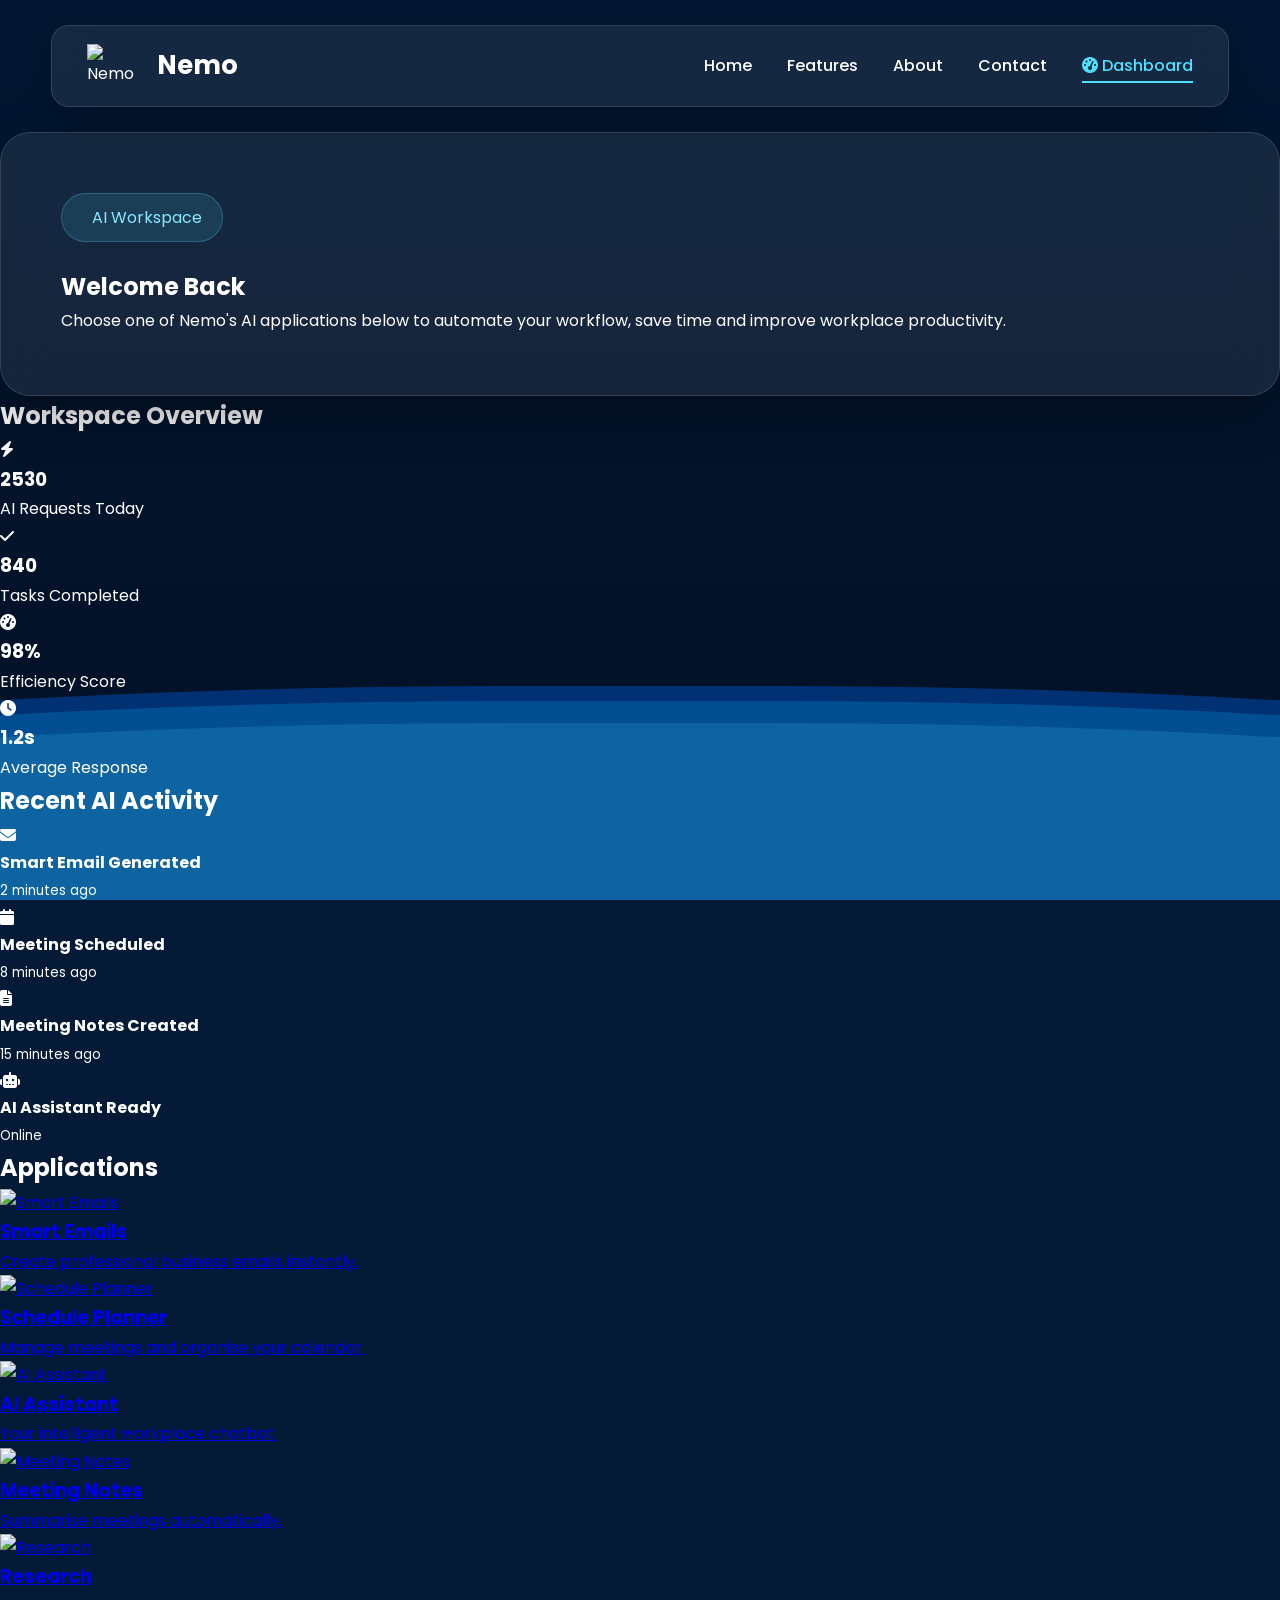
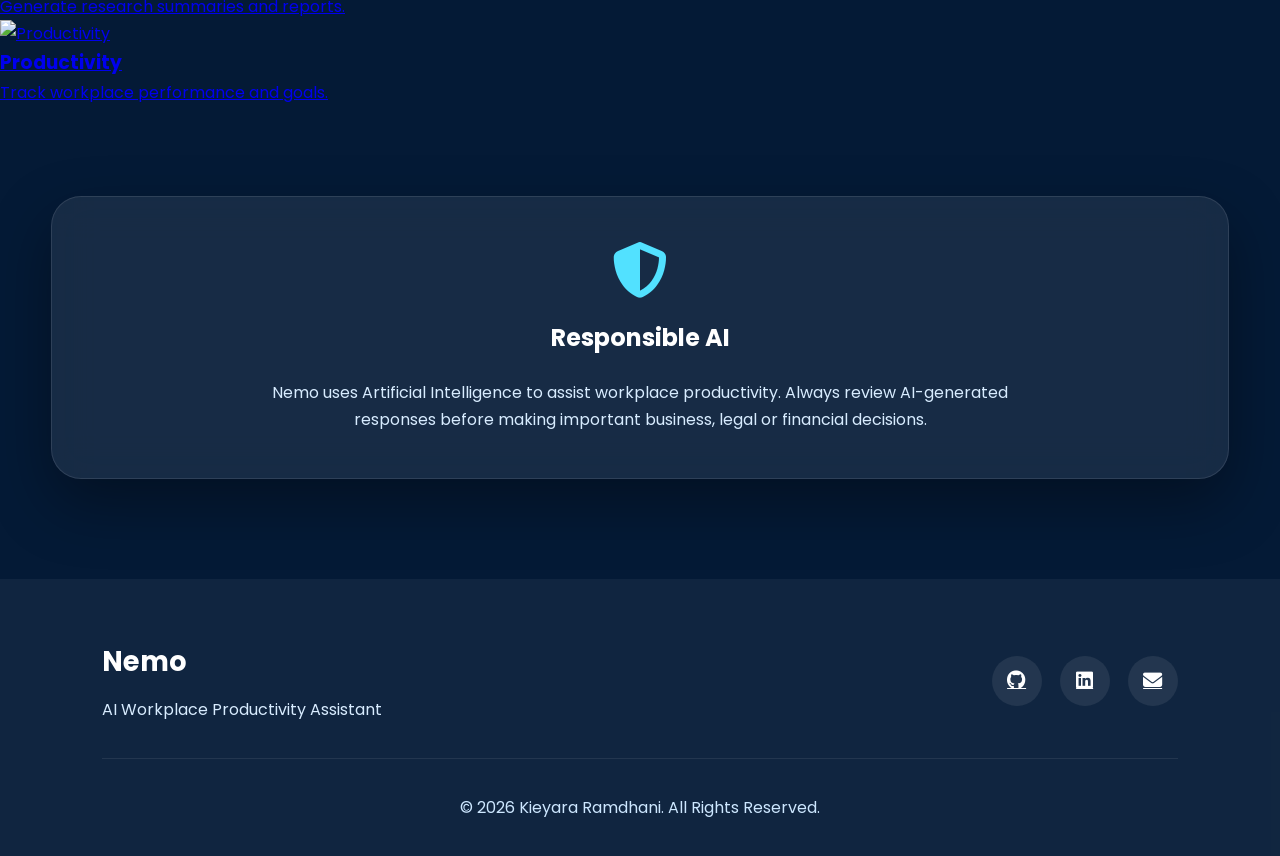
==== commit e266753c: "Feat: New changes" ====
--- a/dashboard.html
+++ b/dashboard.html
@@ -18,312 +18,367 @@
     <link rel="stylesheet"
           href="https://cdnjs.cloudflare.com/ajax/libs/font-awesome/6.7.2/css/all.min.css">
 
-    <script src="https://cdn.jsdelivr.net/npm/chart.js"></script>
     <script src="https://cdnjs.cloudflare.com/ajax/libs/three.js/r128/three.min.js"></script>
 
 </head>
 
 <body>
 
-<div id="bg"></div>
-<div class="overlay"></div>
-
-<div class="ocean">
-    <div class="wave wave1"></div>
-    <div class="wave wave2"></div>
-    <div class="wave wave3"></div>
-</div>
-
-<div class="skyline"></div>
-
-<header>
-
-<nav class="navbar">
-
-<div class="logo">
-
-<img src="Assets/images/nemo_logo.png" alt="Nemo">
-
-<h2>Nemo</h2>
-
-</div>
-
-<ul class="nav-links">
-
-<li><a href="index.html">Home</a></li>
-<li><a href="features.html">Features</a></li>
-<li><a href="about.html">About</a></li>
-<li><a href="contact.html">Contact</a></li>
-<li><a href="dashboard.html" class="active">
-<i class="fa-solid fa-gauge-high"></i>
-Dashboard
-</a></li>
-
-</ul>
-
-</nav>
-
-</header>
-
-<main class="dashboard">
-
-<!-- HERO -->
-
-<section class="dashboard-header">
-
-<div class="glass">
-
-<span class="badge">
-<i class="fa-solid fa-sparkles"></i>
-AI Workspace
-</span>
-
-<h1>Welcome Back</h1>
-
-<p>
-
-Choose an AI application below to automate repetitive work,
-increase productivity and collaborate with Nemo.
-
-</p>
-
-</div>
-
-</section>
-
-<!-- STATS -->
-
-<section class="dashboard-stats">
-
-<div class="stat-card">
-
-<i class="fa-solid fa-bolt"></i>
-
-<h2 id="requests">247</h2>
-
-<p>AI Requests</p>
-
-</div>
-
-<div class="stat-card">
-
-<i class="fa-solid fa-check-circle"></i>
-
-<h2 id="tasks">193</h2>
-
-<p>Tasks Completed</p>
-
-</div>
-
-<div class="stat-card">
-
-<i class="fa-solid fa-chart-line"></i>
-
-<h2>98%</h2>
-
-<p>Efficiency</p>
-
-</div>
-
-<div class="stat-card">
-
-<i class="fa-solid fa-stopwatch"></i>
-
-<h2>1.2s</h2>
-
-<p>Avg Response</p>
-
-</div>
-
-</section>
-
-<!-- ANALYTICS -->
-
-<section class="analytics-grid">
-
-<div class="chart-card">
-
-<h3>
-<i class="fa-solid fa-chart-column"></i>
-Weekly Usage
-</h3>
-
-<canvas id="usageChart" width="250" height="140"></canvas>
-
-</div>
-
-<div class="activity-card">
-
-<h3>
-
-<i class="fa-solid fa-wave-square"></i>
-
-Live Activity
-
-</h3>
-
-<div class="status-item">
-
-<span class="pulse"></span>
-
-Generating Smart Email...
-
-</div>
-
-<div class="status-item">
-
-<span class="pulse"></span>
-
-Summarising Meeting...
-
-</div>
-
-<div class="status-item">
-
-<span class="pulse"></span>
-
-Research Complete
-
-</div>
-
-<div class="status-item">
-
-<span class="pulse"></span>
-
-AI Assistant Ready
-
-</div>
-
-</div>
-
-</section>
-
-<!-- APPLICATIONS -->
-
-<section class="dashboard-tools">
-
-<h2>Applications</h2>
-
-<div class="dashboard-grid">
-
-<a href="apps/email.html" class="dashboard-card">
-
-<img src="Assets/images/email.png" alt="Email">
-
-<h3>Smart Emails</h3>
-
-<p>Create business emails instantly.</p>
-
-</a>
-
-<a href="apps/schedule.html" class="dashboard-card">
-
-<img src="Assets/images/calendar.png" alt="Schedule">
-
-<h3>Schedule Planner</h3>
-
-<p>Manage meetings and deadlines.</p>
-
-</a>
-
-<a href="apps/assistant.html" class="dashboard-card">
-
-<img src="Assets/images/assistant.png" alt="Assistant">
-
-<h3>AI Assistant</h3>
-
-<p>Your intelligent workplace chatbot.</p>
-
-</a>
-
-<a href="apps/notes.html" class="dashboard-card">
-
-<img src="Assets/images/meeting.png" alt="Meeting">
-
-<h3>Meeting Notes</h3>
-
-<p>Summarise meetings automatically.</p>
-
-</a>
-
-<a href="apps/research.html" class="dashboard-card">
-
-<img src="Assets/images/research.png" alt="Research">
-
-<h3>Research</h3>
-
-<p>Generate reports and insights.</p>
-
-</a>
-
-<a href="apps/productivity.html" class="dashboard-card">
-
-<img src="Assets/images/productivity.png" alt="Productivity">
-
-<h3>Productivity</h3>
-
-<p>Monitor workplace performance.</p>
-
-</a>
-
-</div>
-
-</section>
-
-<!-- RESPONSIBLE AI -->
-
-<section class="responsible-ai glass">
-
-<i class="fa-solid fa-shield-halved"></i>
-
-<h2>Responsible AI</h2>
-
-<p>
-
-AI-generated responses may contain inaccuracies.
-Always verify important information before making
-business, legal or financial decisions.
-
-</p>
-
-</section>
-
-</main>
-
-<footer>
-
-<div class="footer-content">
-
-<div>
-
-<h3>Nemo</h3>
-
-<p>AI Workplace Productivity Assistant</p>
-
-</div>
-
-<div class="socials">
-
-<a href="#"><i class="fab fa-github"></i></a>
-<a href="#"><i class="fab fa-linkedin"></i></a>
-<a href="#"><i class="fa-solid fa-envelope"></i></a>
-
-</div>
-
-</div>
-
-<hr>
-
-<p>
-
-© 2026 Kieyara Ramdhani. All Rights Reserved.
-
-</p>
-
-</footer>
-
-<script src="js/background.js"></script>
-<script src="js/dashboard.js"></script>
+    <!-- Animated Background -->
+
+    <div id="bg"></div>
+
+    <div class="overlay"></div>
+
+    <div class="ocean">
+
+        <div class="wave wave1"></div>
+        <div class="wave wave2"></div>
+        <div class="wave wave3"></div>
+
+    </div>
+
+    <div class="skyline"></div>
+
+    <!-- ================= NAVIGATION ================= -->
+
+    <header>
+
+        <nav class="navbar">
+
+            <div class="logo">
+
+                <img src="Assets/images/nemo_logo.png" alt="Nemo">
+
+                <h2>Nemo</h2>
+
+            </div>
+
+            <ul class="nav-links">
+
+                <li><a href="index.html">Home</a></li>
+
+                <li><a href="features.html">Features</a></li>
+
+                <li><a href="about.html">About</a></li>
+
+                <li><a href="contact.html">Contact</a></li>
+
+                <li>
+
+                    <a href="dashboard.html" class="active">
+
+                        <i class="fa-solid fa-gauge-high"></i>
+
+                        Dashboard
+
+                    </a>
+
+                </li>
+
+            </ul>
+
+        </nav>
+
+    </header>
+
+    <!-- ================= DASHBOARD ================= -->
+
+    <main class="dashboard">
+
+        <!-- Hero -->
+
+        <section class="dashboard-header">
+
+            <div class="glass">
+
+                <span class="badge">
+
+                    <i class="fa-solid fa-sparkles"></i>
+
+                    AI Workspace
+
+                </span>
+
+                <h1>Welcome Back</h1>
+
+                <p>
+
+                    Choose one of Nemo's AI applications below to automate your
+                    workflow, save time and improve workplace productivity.
+
+                </p>
+
+            </div>
+
+        </section>
+
+        <!-- Overview -->
+
+        <section class="dashboard-overview">
+
+            <h2 class="section-title">Workspace Overview</h2>
+
+            <div class="overview-grid">
+
+                <div class="overview-card">
+
+                    <div class="overview-icon">
+
+                        <i class="fa-solid fa-bolt"></i>
+
+                    </div>
+
+                    <h3 id="requests">247</h3>
+
+                    <p>AI Requests Today</p>
+
+                </div>
+
+                <div class="overview-card">
+
+                    <div class="overview-icon">
+
+                        <i class="fa-solid fa-check"></i>
+
+                    </div>
+
+                    <h3 id="tasks">193</h3>
+
+                    <p>Tasks Completed</p>
+
+                </div>
+
+                <div class="overview-card">
+
+                    <div class="overview-icon">
+
+                        <i class="fa-solid fa-gauge-high"></i>
+
+                    </div>
+
+                    <h3>98%</h3>
+
+                    <p>Efficiency Score</p>
+
+                </div>
+
+                <div class="overview-card">
+
+                    <div class="overview-icon">
+
+                        <i class="fa-solid fa-clock"></i>
+
+                    </div>
+
+                    <h3>1.2s</h3>
+
+                    <p>Average Response</p>
+
+                </div>
+
+            </div>
+
+        </section>
+
+        <!-- Recent Activity -->
+
+        <section class="recent-activity">
+
+            <h2 class="section-title">Recent AI Activity</h2>
+
+            <div class="activity-list">
+
+                <div class="activity-item">
+
+                    <i class="fa-solid fa-envelope"></i>
+
+                    <div>
+
+                        <h4>Smart Email Generated</h4>
+
+                        <small>2 minutes ago</small>
+
+                    </div>
+
+                </div>
+
+                <div class="activity-item">
+
+                    <i class="fa-solid fa-calendar"></i>
+
+                    <div>
+
+                        <h4>Meeting Scheduled</h4>
+
+                        <small>8 minutes ago</small>
+
+                    </div>
+
+                </div>
+
+                <div class="activity-item">
+
+                    <i class="fa-solid fa-file-lines"></i>
+
+                    <div>
+
+                        <h4>Meeting Notes Created</h4>
+
+                        <small>15 minutes ago</small>
+
+                    </div>
+
+                </div>
+
+                <div class="activity-item">
+
+                    <i class="fa-solid fa-robot"></i>
+
+                    <div>
+
+                        <h4>AI Assistant Ready</h4>
+
+                        <small>Online</small>
+
+                    </div>
+
+                </div>
+
+            </div>
+
+        </section>
+
+        <!-- Applications -->
+
+        <section class="dashboard-tools">
+
+            <h2 class="section-title">Applications</h2>
+
+            <div class="dashboard-grid">
+
+                <a href="apps/email.html" class="dashboard-card">
+
+                    <img src="Assets/images/email.png" alt="Smart Emails">
+
+                    <h3>Smart Emails</h3>
+
+                    <p>Create professional business emails instantly.</p>
+
+                </a>
+
+                <a href="apps/schedule.html" class="dashboard-card">
+
+                    <img src="Assets/images/calendar.png" alt="Schedule Planner">
+
+                    <h3>Schedule Planner</h3>
+
+                    <p>Manage meetings and organise your calendar.</p>
+
+                </a>
+
+                <a href="apps/assistant.html" class="dashboard-card">
+
+                    <img src="Assets/images/assistant.png" alt="AI Assistant">
+
+                    <h3>AI Assistant</h3>
+
+                    <p>Your intelligent workplace chatbot.</p>
+
+                </a>
+
+                <a href="apps/notes.html" class="dashboard-card">
+
+                    <img src="Assets/images/meeting.png" alt="Meeting Notes">
+
+                    <h3>Meeting Notes</h3>
+
+                    <p>Summarise meetings automatically.</p>
+
+                </a>
+
+                <a href="apps/research.html" class="dashboard-card">
+
+                    <img src="Assets/images/research.png" alt="Research">
+
+                    <h3>Research</h3>
+
+                    <p>Generate research summaries and reports.</p>
+
+                </a>
+
+                <a href="apps/productivity.html" class="dashboard-card">
+
+                    <img src="Assets/images/productivity.png" alt="Productivity">
+
+                    <h3>Productivity</h3>
+
+                    <p>Track workplace performance and goals.</p>
+
+                </a>
+
+            </div>
+
+        </section>
+
+        <!-- Responsible AI -->
+
+        <section class="responsible-ai glass">
+
+            <i class="fa-solid fa-shield-halved"></i>
+
+            <h2>Responsible AI</h2>
+
+            <p>
+
+                Nemo uses Artificial Intelligence to assist workplace
+                productivity. Always review AI-generated responses before making
+                important business, legal or financial decisions.
+
+            </p>
+
+        </section>
+
+    </main>
+
+    <!-- ================= FOOTER ================= -->
+
+    <footer>
+
+        <div class="footer-content">
+
+            <div>
+
+                <h3>Nemo</h3>
+
+                <p>AI Workplace Productivity Assistant</p>
+
+            </div>
+
+            <div class="socials">
+
+                <a href="#"><i class="fab fa-github"></i></a>
+
+                <a href="#"><i class="fab fa-linkedin"></i></a>
+
+                <a href="#"><i class="fa-solid fa-envelope"></i></a>
+
+            </div>
+
+        </div>
+
+        <hr>
+
+        <p>
+
+            © 2026 Kieyara Ramdhani. All Rights Reserved.
+
+        </p>
+
+    </footer>
+
+    <script src="js/background.js"></script>
+    <script src="js/dashboard.js"></script>
 
 </body>
 
